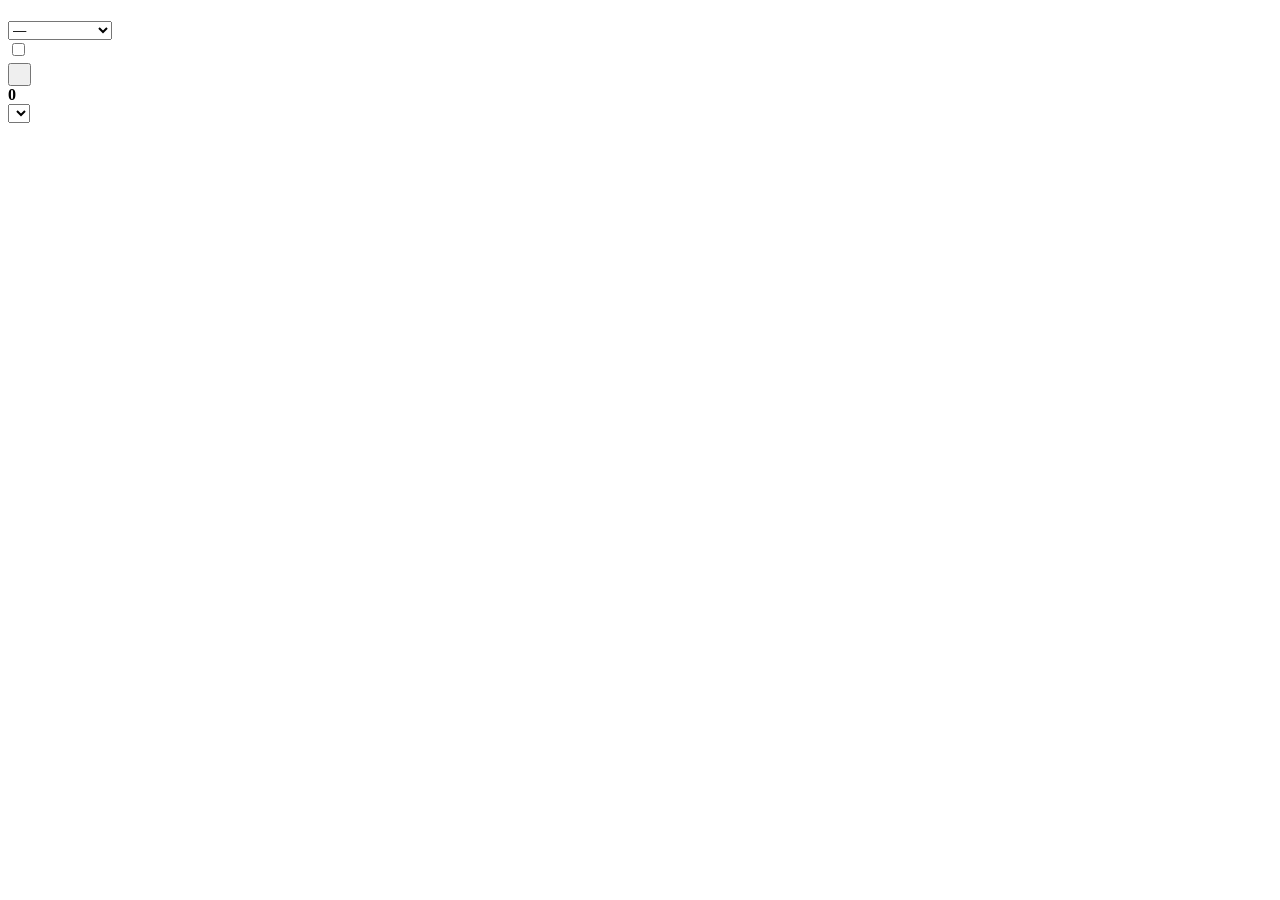
==== catalogo.html @ f80786ec "Add files via upload" ====
<!DOCTYPE html>
<html lang="es">
<head>
  <meta charset="UTF-8">
  <meta name="viewport" content="width=device-width, initial-scale=1.0">
  <title>Catálogo — Patagonia Origins Co.</title>
  <link rel="stylesheet" href="css/styles.css">
</head>
<body>
  <header class="site-header" data-chrome="header"></header>

  <div class="container plp-head">
    <p class="eyebrow" id="plp-context" data-i18n="nav.shop"></p>
    <h1 data-i18n="plp.title"></h1>
    <p class="muted" data-i18n="plp.subtitle"></p>
  </div>

  <div class="container">
    <div class="plp-layout">
      <!-- Filtros de alto nivel: categoría, precio, disponibilidad -->
      <aside class="filters">
        <h3 data-i18n="plp.filters"></h3>

        <div class="filter-group">
          <label data-i18n="plp.f.category"></label>
          <div class="filter-opts" id="f-categories"></div>
        </div>

        <div class="filter-group">
          <label data-i18n="plp.f.price"></label>
          <select id="f-price" onchange="applyFilters()">
            <option value="all">—</option>
            <option value="0-30">US$ 0 – 30</option>
            <option value="30-80">US$ 30 – 80</option>
            <option value="80-150">US$ 80 – 150</option>
            <option value="150-9999">US$ 150+</option>
          </select>
        </div>

        <div class="filter-group">
          <label data-i18n="plp.f.avail"></label>
          <div class="filter-opts">
            <label>
              <input type="checkbox" id="f-instock" onchange="applyFilters()">
              <span data-i18n="plp.f.instock"></span>
            </label>
          </div>
        </div>

        <button class="btn btn--ghost btn--block" style="font-size:.72rem;padding:.6rem" onclick="clearFilters()" data-i18n="plp.clear"></button>
      </aside>

      <div>
        <div class="plp-toolbar">
          <span class="count"><b id="plp-count">0</b> <span data-i18n="plp.count"></span></span>
          <div class="sort">
            <label data-i18n="plp.sort"></label>
            <select id="sort" onchange="applyFilters()">
              <option value="feat" data-i18n-opt="plp.sort.feat"></option>
              <option value="new" data-i18n-opt="plp.sort.new"></option>
              <option value="priceA" data-i18n-opt="plp.sort.priceA"></option>
              <option value="priceD" data-i18n-opt="plp.sort.priceD"></option>
            </select>
          </div>
        </div>

        <div class="product-grid" id="grid"></div>
        <div class="plp-empty co-hide" id="empty" data-i18n="plp.empty"></div>
        <div class="pagination" id="pagination"></div>
      </div>
    </div>
  </div>

  <footer class="site-footer" data-chrome="footer"></footer>

  <script src="js/data.js"></script>
  <script src="js/app.js"></script>
  <script>
    const PER_PAGE = 6;
    let currentPage = 1;

    function getParam(k) { return new URLSearchParams(location.search).get(k); }
    let activeCategory = getParam("category") || "all";
    const activeCollection = getParam("collection");

    function buildCategoryFilter() {
      const el = document.getElementById("f-categories");
      const opts = [{ id: "all", name: { es: "Todas", en: "All" } }, ...CATEGORIES];
      el.innerHTML = opts.map(c => `
        <label>
          <input type="radio" name="cat" value="${c.id}" ${c.id === activeCategory ? "checked" : ""}
                 onchange="activeCategory='${c.id}'; currentPage=1; renderGrid()">
          <span>${tf(c.name)}</span>
        </label>`).join("");
    }

    function currentSet() {
      let set = PRODUCTS.slice();
      if (activeCollection) set = set.filter(p => p.collections.includes(activeCollection));
      if (activeCategory !== "all") set = set.filter(p => p.category === activeCategory);

      const price = document.getElementById("f-price").value;
      if (price !== "all") {
        const [lo, hi] = price.split("-").map(Number);
        set = set.filter(p => p.priceUSD >= lo && p.priceUSD <= hi);
      }
      if (document.getElementById("f-instock").checked) set = set.filter(p => p.stock > 0);

      const sort = document.getElementById("sort").value;
      if (sort === "priceA") set.sort((a, b) => a.priceUSD - b.priceUSD);
      else if (sort === "priceD") set.sort((a, b) => b.priceUSD - a.priceUSD);
      else if (sort === "new") set.sort((a, b) => (b.isNew - a.isNew));
      else set.sort((a, b) => (b.featured - a.featured)); // destacados
      return set;
    }

    function renderGrid() {
      const set = currentSet();
      document.getElementById("plp-count").textContent = set.length;

      const totalPages = Math.max(1, Math.ceil(set.length / PER_PAGE));
      if (currentPage > totalPages) currentPage = 1;
      const pageItems = set.slice((currentPage - 1) * PER_PAGE, currentPage * PER_PAGE);

      const grid = document.getElementById("grid");
      const empty = document.getElementById("empty");
      grid.innerHTML = pageItems.map(productCardHTML).join("");
      empty.classList.toggle("co-hide", set.length !== 0);

      // Paginación clásica
      const pag = document.getElementById("pagination");
      if (totalPages <= 1) { pag.innerHTML = ""; return; }
      let html = `<button ${currentPage === 1 ? "disabled" : ""} onclick="goPage(${currentPage - 1})">‹</button>`;
      for (let i = 1; i <= totalPages; i++)
        html += `<button class="${i === currentPage ? "is-active" : ""}" onclick="goPage(${i})">${i}</button>`;
      html += `<button ${currentPage === totalPages ? "disabled" : ""} onclick="goPage(${currentPage + 1})">›</button>`;
      pag.innerHTML = html;
    }
    function goPage(n) { currentPage = n; renderGrid(); window.scrollTo({ top: 0, behavior: "smooth" }); }
    function applyFilters() { currentPage = 1; renderGrid(); }
    function clearFilters() {
      activeCategory = "all";
      document.getElementById("f-price").value = "all";
      document.getElementById("f-instock").checked = false;
      document.getElementById("sort").value = "feat";
      currentPage = 1;
      buildCategoryFilter();
      renderGrid();
    }

    window.renderPage = function () {
      // Traducir opciones de <select>
      document.querySelectorAll("[data-i18n-opt]").forEach(o => o.textContent = t(o.getAttribute("data-i18n-opt")));
      // Contexto: colección
      const ctx = document.getElementById("plp-context");
      if (activeCollection) {
        const col = getCollection(activeCollection);
        if (col) ctx.textContent = tf(col.title);
      }
      buildCategoryFilter();
      renderGrid();
    };
  </script>
</body>
</html>
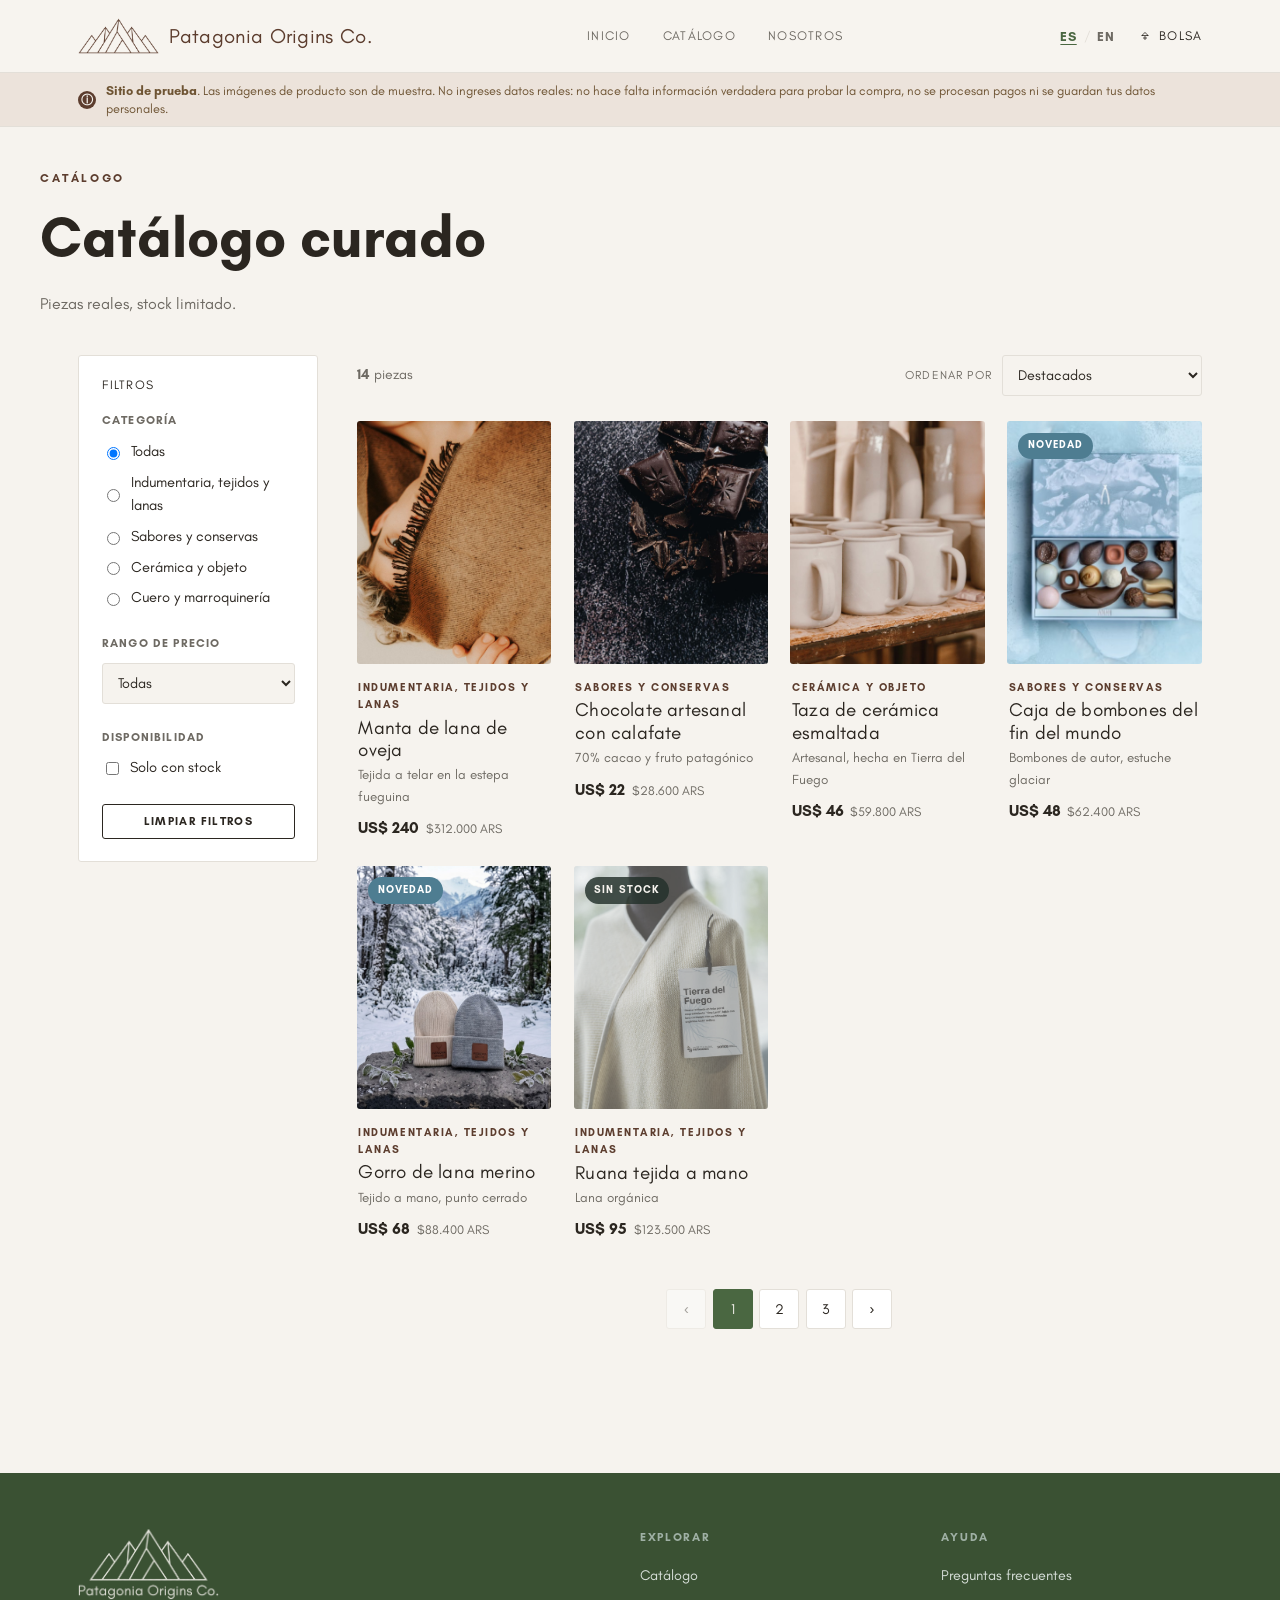
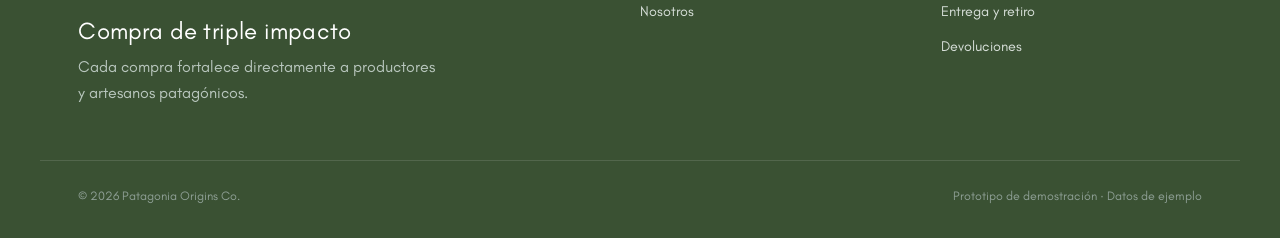
==== commit 36f94cf4: "Carga fotos de ponchos, ajusta datos de productos nuevos y saca guiones largos - Ponchos: fotos (p13" ====
--- a/catalogo.html
+++ b/catalogo.html
@@ -3,7 +3,7 @@
 <head>
   <meta charset="UTF-8">
   <meta name="viewport" content="width=device-width, initial-scale=1.0">
-  <title>Catálogo — Patagonia Origins Co.</title>
+  <title>Catálogo | Patagonia Origins Co.</title>
   <link rel="stylesheet" href="css/styles.css">
 </head>
 <body>
@@ -29,7 +29,7 @@
         <div class="filter-group">
           <label data-i18n="plp.f.price"></label>
           <select id="f-price" onchange="applyFilters()">
-            <option value="all">—</option>
+            <option value="all" data-i18n="plp.f.all"></option>
             <option value="0-30">US$ 0 – 30</option>
             <option value="30-80">US$ 30 – 80</option>
             <option value="80-150">US$ 80 – 150</option>
--- a/css/styles.css
+++ b/css/styles.css
@@ -0,0 +1,392 @@
+/* ============================================================
+   Patagonia Origins Co. | Estilos
+   PALETA DE MARCA (oficial):
+     Tierra Patagónica #5C3D2E · Bosque Austral #4A6741
+     Piedra Glaciar   #A8A39D · Hielo Azul     #6B9BAD
+   TIPOGRAFÍA DE MARCA (oficial): Glacial Indifference.
+     Jerarquía por peso: Bold en títulos, Regular en cuerpo.
+   ============================================================ */
+
+@font-face {
+  font-family: "Glacial Indifference";
+  src: url("[data-uri]") format("opentype");
+  font-weight: 400; font-style: normal; font-display: swap;
+}
+@font-face {
+  font-family: "Glacial Indifference";
+  src: url("[data-uri]") format("opentype");
+  font-weight: 700; font-style: normal; font-display: swap;
+}
+@font-face {
+  font-family: "Glacial Indifference";
+  src: url("[data-uri]") format("opentype");
+  font-weight: 400; font-style: italic; font-display: swap;
+}
+
+:root {
+  /* --- Colores de marca --- */
+  --earth:       #5C3D2E;   /* Tierra Patagónica, marrón cálido */
+  --green:       #4A6741;   /* Bosque Austral, verde primario */
+  --stone:       #A8A39D;   /* Piedra Glaciar, gris neutro */
+  --glacier:     #6B9BAD;   /* Hielo Azul, acento frío */
+
+  /* --- Derivados / neutros de apoyo --- */
+  --bone:        #F6F3EE;   /* fondo cálido */
+  --bone-2:      #EDE9E2;   /* fondo alterno */
+  --ink:         #2B2620;   /* texto principal (marrón muy oscuro) */
+  --ink-soft:    #6E6A63;   /* texto secundario */
+  --line:        #E3DFD8;   /* bordes suaves */
+  --green-deep:  #3A5133;   /* verde oscuro (footer, heros) */
+  --glacier-2:   #E6EEF1;   /* tinte claro de hielo azul */
+  --glacier-deep:#4E7D91;   /* hielo azul con texto blanco encima */
+  --earth-soft:  #ECE3DB;   /* tinte tierra claro */
+  --white:       #FFFFFF;
+  --danger:      #9A4A3B;
+
+  /* Fuente única de marca: Glacial Indifference (jerarquía por peso). */
+  --serif: "Glacial Indifference", "Century Gothic", "Futura", -apple-system, "Segoe UI", sans-serif;
+  --sans:  "Glacial Indifference", -apple-system, BlinkMacSystemFont, "Segoe UI", Roboto, Helvetica, Arial, sans-serif;
+
+  --maxw: 1200px;
+  --radius: 3px;
+  --shadow: 0 1px 2px rgba(43,38,32,0.05), 0 8px 24px rgba(43,38,32,0.06);
+  --shadow-lg: 0 20px 50px rgba(43,38,32,0.14);
+}
+
+* { box-sizing: border-box; }
+
+html { scroll-behavior: smooth; }
+body {
+  margin: 0;
+  font-family: var(--sans);
+  color: var(--ink);
+  background: var(--bone);
+  font-size: 16px;
+  line-height: 1.6;
+  -webkit-font-smoothing: antialiased;
+}
+
+h1,h2,h3,h4 { font-family: var(--serif); font-weight: 400; line-height: 1.14; margin: 0 0 .4em; letter-spacing: .2px; }
+h1, h2 { font-weight: 700; letter-spacing: 0; }
+h1 { font-size: clamp(2.1rem, 4.4vw, 3.6rem); }
+h2 { font-size: clamp(1.6rem, 3vw, 2.5rem); }
+h3 { font-size: 1.35rem; }
+p { margin: 0 0 1rem; }
+a { color: inherit; text-decoration: none; }
+img { max-width: 100%; display: block; }
+
+.container { width: 100%; max-width: var(--maxw); margin: 0 auto; padding: 0 clamp(1.1rem, 4vw, 2.4rem); }
+.eyebrow { font-family: var(--sans); font-size: .74rem; letter-spacing: .22em; text-transform: uppercase; color: var(--earth); font-weight: 600; margin: 0 0 1rem; }
+.muted { color: var(--ink-soft); }
+.center { text-align: center; }
+section { position: relative; }
+
+/* -------- Botones -------- */
+.btn {
+  display: inline-flex; align-items: center; justify-content: center; gap: .5rem;
+  font-family: var(--sans); font-size: .82rem; font-weight: 600;
+  letter-spacing: .12em; text-transform: uppercase;
+  padding: .95rem 1.8rem; border-radius: var(--radius);
+  border: 1px solid transparent; cursor: pointer; transition: all .18s ease;
+  background: var(--green); color: var(--bone);
+}
+.btn:hover { background: var(--green-deep); }
+.btn--ghost { background: transparent; color: var(--ink); border-color: var(--ink); }
+.btn--ghost:hover { background: var(--ink); color: var(--bone); }
+.btn--light { background: var(--bone); color: var(--ink); }
+.btn--light:hover { background: var(--white); }
+.btn--block { width: 100%; }
+.btn:disabled { opacity: .45; cursor: not-allowed; }
+
+.link-underline { border-bottom: 1px solid currentColor; padding-bottom: 2px; font-weight: 500; }
+
+/* -------- Header -------- */
+.site-header {
+  position: sticky; top: 0; z-index: 50;
+  background: rgba(247,244,239,0.88); backdrop-filter: blur(10px);
+  border-bottom: 1px solid var(--line);
+}
+.nav { display: flex; align-items: center; justify-content: space-between; height: 72px; gap: 2rem; }
+.brand { display: flex; align-items: center; gap: .6rem; }
+.brand-logo { height: 36px; width: auto; display: block; }
+.brand-name { font-family: var(--serif); font-size: 1.28rem; letter-spacing: .3px; color: var(--earth); font-weight: 400; }
+.nav-links { display: flex; gap: 2rem; }
+.nav-links a { font-size: .8rem; letter-spacing: .1em; text-transform: uppercase; color: var(--ink-soft); transition: color .15s; }
+.nav-links a:hover { color: var(--ink); }
+.nav-right { display: flex; align-items: center; gap: 1.4rem; }
+.lang { display: flex; align-items: center; gap: .3rem; font-size: .78rem; }
+.lang button { background: none; border: none; cursor: pointer; color: var(--ink-soft); font-weight: 600; letter-spacing: .05em; padding: 2px; font-family: var(--sans); }
+.lang button.is-active { color: var(--green); text-decoration: underline; text-underline-offset: 3px; }
+.lang-sep { color: var(--line); }
+.bag { position: relative; display: inline-flex; align-items: center; gap: .4rem; font-size: .8rem; letter-spacing: .08em; text-transform: uppercase; }
+.bag-badge { display: none; align-items: center; justify-content: center; min-width: 18px; height: 18px; padding: 0 5px; border-radius: 999px; background: var(--earth); color: var(--white); font-size: .68rem; font-weight: 700; }
+
+/* -------- Footer -------- */
+.site-footer { background: var(--green-deep); color: #D8E0DA; margin-top: 5rem; padding: 3.4rem 0 2rem; }
+.footer-grid { display: grid; grid-template-columns: 2fr 1fr 1fr; gap: 2.5rem; padding-bottom: 2.4rem; border-bottom: 1px solid rgba(255,255,255,.12); }
+.footer-logo { height: 72px; width: auto; margin-bottom: 1.1rem; opacity: .96; }
+.footer-impact h4 { color: var(--white); font-size: 1.5rem; }
+.footer-impact p { color: #B8C6BD; max-width: 40ch; }
+.site-footer h5 { font-family: var(--sans); text-transform: uppercase; letter-spacing: .14em; font-size: .74rem; color: #9FB0A5; margin: 0 0 1rem; font-weight: 700; }
+.site-footer ul { list-style: none; margin: 0; padding: 0; display: grid; gap: .6rem; }
+.site-footer a { color: #D8E0DA; font-size: .9rem; }
+.site-footer a:hover { color: var(--white); }
+.footer-bottom { display: flex; justify-content: space-between; padding-top: 1.6rem; font-size: .78rem; color: #8FA096; gap: 1rem; flex-wrap: wrap; }
+
+/* -------- Home Hero -------- */
+.hero { position: relative; overflow: hidden; background: linear-gradient(160deg, #4A6741 0%, #3A5133 55%, #2E4029 100%); color: var(--bone); }
+.hero-inner { display: grid; grid-template-columns: 1.05fr .95fr; gap: 3rem; align-items: center; padding: clamp(2.4rem, 5vw, 3.6rem) 0; }
+.hero .eyebrow { color: #A9C0B4; }
+.hero h1 { color: var(--bone); max-width: 15ch; }
+.hero p { color: #CBD8CF; font-size: 1.08rem; max-width: 46ch; }
+.hero-cta { display: flex; gap: 1rem; flex-wrap: wrap; margin-top: 1.8rem; }
+.hero-logo { display: flex; align-items: center; justify-content: center; }
+.hero-logo img { width: 100%; max-width: 420px; height: auto; }
+
+/* -------- Secciones genéricas -------- */
+.section { padding: clamp(3.5rem, 7vw, 6rem) 0; }
+.section-head { max-width: 60ch; margin-bottom: 2.6rem; }
+.section-head.center { margin-left: auto; margin-right: auto; }
+
+/* -------- Colecciones (home) -------- */
+.collections { display: grid; gap: 2.4rem; }
+.collection-head { display: flex; align-items: end; justify-content: space-between; gap: 1rem; margin-bottom: 1.2rem; }
+.collection-head h3 { font-size: 1.7rem; margin: 0; }
+.collection-head p { margin: .25rem 0 0; color: var(--ink-soft); font-size: .95rem; }
+.collection-see { font-size: .78rem; letter-spacing: .1em; text-transform: uppercase; color: var(--green); white-space: nowrap; }
+
+/* -------- Grilla de productos -------- */
+.product-grid { display: grid; grid-template-columns: repeat(4, 1fr); gap: 1.6rem 1.4rem; }
+.product-grid.cols-3 { grid-template-columns: repeat(3, 1fr); }
+.pcard { display: flex; flex-direction: column; }
+.pcard-media { position: relative; aspect-ratio: 4/5; overflow: hidden; border-radius: var(--radius); background: var(--bone-2); }
+.pcard-media img { width: 100%; height: 100%; object-fit: cover; transition: transform .6s ease; }
+.pcard:hover .pcard-media img { transform: scale(1.04); }
+.pcard-badges { position: absolute; top: .7rem; left: .7rem; display: flex; flex-direction: column; gap: .4rem; z-index: 2; }
+.badge { font-size: .66rem; letter-spacing: .1em; text-transform: uppercase; font-weight: 700; padding: .3rem .6rem; border-radius: 999px; background: var(--bone); color: var(--ink); }
+.badge--new { background: var(--glacier-deep); color: var(--white); }
+.badge--sold { background: rgba(35,48,42,.82); color: var(--bone); }
+.badge--last { background: var(--earth); color: var(--white); }
+.pcard-media.is-sold img { filter: grayscale(.55) opacity(.72); }
+.pcard-body { padding: .9rem .1rem 0; }
+.pcard-cat { font-size: .68rem; letter-spacing: .14em; text-transform: uppercase; color: var(--earth); font-weight: 600; }
+.pcard-name { font-family: var(--serif); font-size: 1.18rem; margin: .2rem 0 .15rem; line-height: 1.2; }
+.pcard-tag { font-size: .84rem; color: var(--ink-soft); margin: 0 0 .5rem; }
+.pcard-price { font-size: .98rem; font-weight: 600; }
+.pcard-price .ars { color: var(--ink-soft); font-weight: 400; font-size: .8rem; margin-left: .4rem; }
+
+/* -------- Impacto (home) -------- */
+.impact { background: var(--bone-2); }
+.impact-cols { display: grid; grid-template-columns: repeat(3, 1fr); gap: 1.6rem; margin-top: 2.4rem; }
+.impact-card { background: var(--white); border: 1px solid var(--line); border-radius: var(--radius); padding: 1.8rem; }
+.impact-card .ico { width: 44px; height: 44px; border-radius: 50%; display: grid; place-items: center; background: var(--earth-soft); color: var(--earth); font-size: 1.3rem; margin-bottom: 1rem; }
+.impact-card h4 { font-family: var(--sans); font-size: .82rem; letter-spacing: .12em; text-transform: uppercase; margin: 0 0 .5rem; }
+.impact-card p { font-size: .92rem; color: var(--ink-soft); margin: 0; }
+
+/* -------- Newsletter -------- */
+.news { background: var(--green); color: var(--bone); text-align: center; }
+.news h2 { color: var(--bone); }
+.news p { color: #CBD8CF; }
+.news-form { display: flex; gap: .6rem; max-width: 460px; margin: 1.6rem auto 0; }
+.news-form input { flex: 1; padding: .95rem 1.1rem; border-radius: var(--radius); border: 1px solid rgba(255,255,255,.28); background: rgba(255,255,255,.08); color: var(--bone); font-family: var(--sans); font-size: .95rem; }
+.news-form input::placeholder { color: #A9C0B4; }
+.news-ok { margin-top: 1rem; color: #BFE0CE; font-size: .9rem; min-height: 1.2em; }
+
+/* -------- PLP -------- */
+.plp-head { padding: 2.6rem 0 1.4rem; }
+.plp-layout { display: grid; grid-template-columns: 240px 1fr; gap: 2.4rem; align-items: start; padding-bottom: 4rem; }
+.filters { position: sticky; top: 92px; border: 1px solid var(--line); border-radius: var(--radius); padding: 1.4rem; background: var(--white); }
+.filters h3 { font-family: var(--sans); font-size: .78rem; letter-spacing: .14em; text-transform: uppercase; margin: 0 0 1.2rem; }
+.filter-group { margin-bottom: 1.5rem; }
+.filter-group > label { font-size: .74rem; letter-spacing: .1em; text-transform: uppercase; color: var(--ink-soft); font-weight: 600; display: block; margin-bottom: .6rem; }
+.filter-opts { display: grid; gap: .45rem; }
+.filter-opts label { display: flex; align-items: center; gap: .5rem; font-size: .92rem; cursor: pointer; }
+.filters select, .plp-toolbar select { width: 100%; padding: .6rem .7rem; border: 1px solid var(--line); border-radius: var(--radius); background: var(--bone); font-family: var(--sans); font-size: .9rem; color: var(--ink); }
+.plp-toolbar { display: flex; align-items: center; justify-content: space-between; gap: 1rem; margin-bottom: 1.6rem; flex-wrap: wrap; }
+.plp-toolbar .count { font-size: .88rem; color: var(--ink-soft); }
+.plp-toolbar .sort { display: flex; align-items: center; gap: .6rem; }
+.plp-toolbar .sort label { font-size: .74rem; letter-spacing: .1em; text-transform: uppercase; color: var(--ink-soft); }
+.plp-toolbar .sort select { width: auto; min-width: 200px; }
+.plp-empty { text-align: center; padding: 4rem 1rem; color: var(--ink-soft); }
+.pagination { display: flex; justify-content: center; gap: .4rem; margin-top: 3rem; }
+.pagination button { min-width: 40px; height: 40px; border: 1px solid var(--line); background: var(--white); border-radius: var(--radius); cursor: pointer; font-family: var(--sans); font-size: .9rem; color: var(--ink); }
+.pagination button.is-active { background: var(--green); color: var(--bone); border-color: var(--green); }
+.pagination button:disabled { opacity: .4; cursor: not-allowed; }
+
+/* -------- PDP -------- */
+.pdp { padding: 2.4rem 0 2rem; }
+.breadcrumb { font-size: .78rem; color: var(--ink-soft); margin-bottom: 1.6rem; letter-spacing: .04em; }
+.breadcrumb a:hover { color: var(--ink); }
+.pdp-grid { display: grid; grid-template-columns: 1.1fr 1fr; gap: 3rem; align-items: start; }
+.gallery { display: grid; gap: .8rem; position: sticky; top: 92px; }
+.gallery-main { aspect-ratio: 4/5; border-radius: var(--radius); overflow: hidden; background: var(--bone-2); cursor: zoom-in; position: relative; }
+.gallery-main img { width: 100%; height: 100%; object-fit: cover; transition: transform .3s ease; }
+.gallery-main.zoomed img { transform: scale(1.9); cursor: zoom-out; }
+.gallery-zoom-hint { position: absolute; right: .8rem; bottom: .8rem; background: rgba(247,244,239,.9); font-size: .7rem; letter-spacing: .08em; text-transform: uppercase; padding: .35rem .7rem; border-radius: 999px; color: var(--ink); }
+.gallery-thumbs { display: flex; gap: .6rem; }
+.gallery-thumbs button { flex: 1; aspect-ratio: 1; border-radius: var(--radius); overflow: hidden; border: 1px solid var(--line); background: none; padding: 0; cursor: pointer; }
+.gallery-thumbs button.is-active { border-color: var(--green); }
+.gallery-thumbs img { width: 100%; height: 100%; object-fit: cover; }
+
+.pdp-info .pcard-cat { font-size: .72rem; }
+.pdp-info h1 { font-size: clamp(1.9rem, 3.2vw, 2.6rem); margin: .3rem 0 .3rem; }
+.pdp-tagline { color: var(--ink-soft); font-size: 1.05rem; margin-bottom: 1rem; }
+.pdp-price { font-size: 1.5rem; font-weight: 600; margin-bottom: .4rem; }
+.pdp-price .ars { font-size: .9rem; color: var(--ink-soft); font-weight: 400; margin-left: .6rem; }
+.pdp-origin { font-size: .9rem; color: var(--ink-soft); border-left: 2px solid var(--earth); padding-left: .8rem; margin: 1rem 0 1.4rem; }
+.pdp-origin b { color: var(--ink); font-weight: 600; }
+.stock-line { display: inline-flex; align-items: center; gap: .5rem; font-size: .86rem; margin-bottom: 1.4rem; }
+.stock-dot { width: 8px; height: 8px; border-radius: 50%; background: var(--green); }
+.stock-dot.low { background: var(--earth); }
+.stock-dot.out { background: var(--danger); }
+
+.buybox { border: 1px solid var(--line); border-radius: var(--radius); padding: 1.4rem; background: var(--white); }
+.field { margin-bottom: 1.1rem; }
+.field > label { display: block; font-size: .74rem; letter-spacing: .1em; text-transform: uppercase; color: var(--ink-soft); font-weight: 600; margin-bottom: .5rem; }
+.variant-opts { display: flex; flex-wrap: wrap; gap: .5rem; }
+.variant-opts button { border: 1px solid var(--line); background: var(--bone); border-radius: var(--radius); padding: .5rem .9rem; font-size: .86rem; cursor: pointer; font-family: var(--sans); color: var(--ink); }
+.variant-opts button.is-active { border-color: var(--green); background: var(--green); color: var(--bone); }
+.variant-opts button:disabled { opacity: .4; cursor: not-allowed; text-decoration: line-through; }
+.buy-row { display: flex; gap: .8rem; align-items: stretch; }
+.qty { display: inline-flex; align-items: center; border: 1px solid var(--line); border-radius: var(--radius); overflow: hidden; }
+.qty button { width: 42px; border: none; background: var(--bone); cursor: pointer; font-size: 1.1rem; color: var(--ink); }
+.qty input { width: 46px; text-align: center; border: none; font-family: var(--sans); font-size: 1rem; background: var(--white); color: var(--ink); }
+.buy-row .btn { flex: 1; }
+.add-ok { margin-top: .8rem; color: var(--green); font-size: .88rem; min-height: 1.1em; font-weight: 600; }
+
+.trust-box { margin-top: 1.2rem; border: 1px solid var(--line); border-radius: var(--radius); padding: 1.2rem; background: var(--glacier-2); }
+.trust-item { display: flex; gap: .7rem; align-items: flex-start; font-size: .9rem; margin-bottom: .7rem; }
+.trust-item:last-child { margin-bottom: 0; }
+.trust-item .tico { color: var(--green); font-size: 1rem; line-height: 1.4; }
+
+.pdp-blocks { margin-top: 3.4rem; display: grid; gap: 2.6rem; max-width: 760px; }
+.pdp-block h2 { font-size: 1.6rem; }
+.pdp-block p { color: var(--ink-soft); }
+.pack-callout { background: var(--earth-soft); border-radius: var(--radius); padding: 1.6rem; }
+.pack-callout h2 { color: var(--ink); }
+
+.reviews-list { display: grid; gap: 1.2rem; }
+.review { border: 1px solid var(--line); border-radius: var(--radius); padding: 1.2rem; background: var(--white); }
+.review-top { display: flex; align-items: center; gap: .7rem; margin-bottom: .5rem; flex-wrap: wrap; }
+.review-author { font-weight: 600; font-size: .92rem; }
+.verified-chip { font-size: .68rem; letter-spacing: .06em; text-transform: uppercase; color: var(--green); background: var(--glacier-2); padding: .2rem .5rem; border-radius: 999px; font-weight: 700; }
+.stars { color: var(--earth); letter-spacing: 1px; }
+
+.ask-box { background: var(--bone-2); border-radius: var(--radius); padding: 1.6rem; }
+.ask-box textarea { width: 100%; min-height: 90px; border: 1px solid var(--line); border-radius: var(--radius); padding: .8rem; font-family: var(--sans); font-size: .95rem; resize: vertical; background: var(--white); color: var(--ink); margin-bottom: .8rem; }
+.ask-ok { margin-top: .8rem; color: var(--green); font-size: .88rem; min-height: 1em; }
+
+/* -------- Checkout -------- */
+.checkout { padding: 2.4rem 0 4rem; }
+.checkout-grid { display: grid; grid-template-columns: 1.4fr 1fr; gap: 3rem; align-items: start; }
+.co-step { border-top: 1px solid var(--line); padding: 1.8rem 0; }
+.co-step:first-child { border-top: none; padding-top: 0; }
+.co-step h2 { font-size: 1.25rem; font-family: var(--sans); font-weight: 600; letter-spacing: .01em; margin-bottom: 1.2rem; }
+.choice-grid { display: grid; grid-template-columns: 1fr 1fr; gap: .9rem; }
+.choice { border: 1px solid var(--line); border-radius: var(--radius); padding: 1.1rem; cursor: pointer; transition: all .15s; background: var(--white); display: block; }
+.choice:hover { border-color: var(--ink-soft); }
+.choice.is-active { border-color: var(--green); box-shadow: inset 0 0 0 1px var(--green); background: #FbfBf8; }
+.choice input { position: absolute; opacity: 0; }
+.choice .c-title { font-weight: 600; font-size: .98rem; margin-bottom: .2rem; }
+.choice .c-desc { font-size: .84rem; color: var(--ink-soft); }
+.co-grid2 { display: grid; grid-template-columns: 1fr 1fr; gap: 1rem; }
+.co-field { margin-bottom: 1rem; }
+.co-field label { display: block; font-size: .74rem; letter-spacing: .08em; text-transform: uppercase; color: var(--ink-soft); font-weight: 600; margin-bottom: .4rem; }
+.co-field input, .co-field textarea { width: 100%; padding: .8rem .9rem; border: 1px solid var(--line); border-radius: var(--radius); font-family: var(--sans); font-size: .95rem; background: var(--white); color: var(--ink); }
+.co-help { font-size: .8rem; color: var(--ink-soft); margin-top: .3rem; }
+.co-hide { display: none; }
+
+.summary { border: 1px solid var(--line); border-radius: var(--radius); padding: 1.6rem; background: var(--white); position: sticky; top: 92px; }
+.summary h3 { font-family: var(--sans); font-size: .82rem; letter-spacing: .12em; text-transform: uppercase; margin: 0 0 1.2rem; }
+.sum-items { display: grid; gap: 1rem; margin-bottom: 1.2rem; }
+.sum-item { display: grid; grid-template-columns: 54px 1fr auto; gap: .8rem; align-items: center; }
+.sum-item img { width: 54px; height: 64px; object-fit: cover; border-radius: var(--radius); }
+.sum-item .si-name { font-size: .9rem; font-weight: 600; line-height: 1.2; }
+.sum-item .si-meta { font-size: .78rem; color: var(--ink-soft); }
+.sum-item .si-price { font-size: .9rem; font-weight: 600; white-space: nowrap; }
+.sum-qty { display: inline-flex; align-items: center; gap: .3rem; margin-top: .25rem; }
+.sum-qty button { width: 22px; height: 22px; border: 1px solid var(--line); background: var(--bone); border-radius: 3px; cursor: pointer; font-size: .8rem; color: var(--ink); line-height: 1; }
+.sum-remove { background: none; border: none; color: var(--ink-soft); font-size: .76rem; cursor: pointer; text-decoration: underline; padding: 0; margin-top: .2rem; }
+.sum-line { display: flex; justify-content: space-between; font-size: .92rem; padding: .4rem 0; }
+.sum-total { display: flex; justify-content: space-between; font-size: 1.15rem; font-weight: 700; border-top: 1px solid var(--line); margin-top: .6rem; padding-top: .9rem; }
+.sum-guarantee { display: flex; gap: .6rem; align-items: flex-start; margin-top: 1.2rem; padding: .9rem; background: var(--glacier-2); border-radius: var(--radius); font-size: .84rem; }
+.co-empty { text-align: center; padding: 4rem 1rem; }
+
+/* -------- About -------- */
+.about-hero { background: linear-gradient(160deg, #4A6741, #2E4029); color: var(--bone); padding: clamp(3.5rem,7vw,6rem) 0; }
+.about-hero h1 { color: var(--bone); max-width: 16ch; }
+.about-hero p { color: #CBD8CF; max-width: 52ch; font-size: 1.1rem; }
+.about-hero .eyebrow { color: #A9C0B4; }
+.manifesto { max-width: 760px; }
+.manifesto p { font-family: var(--serif); font-size: clamp(1.4rem, 2.4vw, 1.9rem); line-height: 1.4; color: var(--ink); }
+.impact-detail { display: grid; gap: 1.4rem; }
+.impact-detail .row { display: grid; grid-template-columns: 220px 1fr; gap: 2rem; padding: 1.8rem 0; border-top: 1px solid var(--line); align-items: start; }
+.impact-detail .row h3 { font-size: 1.5rem; margin: 0; }
+.impact-detail .row .ico { font-size: 1.6rem; color: var(--earth); }
+.impact-detail .row p { margin: 0; color: var(--ink-soft); }
+.story-block { max-width: 760px; }
+
+/* -------- Página de pago -------- */
+.pay { padding: 2.4rem 0 4rem; }
+.pay-grid { display: grid; grid-template-columns: 1.4fr 1fr; gap: 3rem; align-items: start; }
+.pay-panel { border: 1px solid var(--line); border-radius: var(--radius); background: var(--white); padding: 1.8rem; }
+.pay-tabs { display: flex; gap: .5rem; margin-bottom: 1.6rem; border-bottom: 1px solid var(--line); }
+.pay-tab { flex: 1; padding: .9rem 1rem; background: none; border: none; border-bottom: 2px solid transparent; cursor: pointer; font-family: var(--sans); font-size: .9rem; font-weight: 600; color: var(--ink-soft); margin-bottom: -1px; }
+.pay-tab.is-active { color: var(--green); border-bottom-color: var(--green); }
+.pay-accepted { display: flex; align-items: center; gap: .8rem; flex-wrap: wrap; margin-bottom: 1.6rem; }
+.pay-accepted .lbl { font-size: .72rem; letter-spacing: .1em; text-transform: uppercase; color: var(--ink-soft); font-weight: 600; }
+.card-logo { height: 34px; width: auto; border: 1px solid var(--line); border-radius: 5px; background: var(--white); display: inline-flex; align-items: center; justify-content: center; padding: 5px 9px; box-shadow: 0 1px 1px rgba(35,48,42,.04); }
+.card-logo svg { height: 100%; width: auto; display: block; }
+.pay-card-preview { background: linear-gradient(135deg, #4A6741, #4E7D91); border-radius: 12px; padding: 1.3rem 1.4rem; color: #EAF1EC; margin-bottom: 1.6rem; aspect-ratio: 1.9/1; max-width: 340px; display: flex; flex-direction: column; justify-content: space-between; box-shadow: var(--shadow); }
+.pay-card-preview .chip { width: 40px; height: 30px; border-radius: 5px; background: linear-gradient(135deg,#d8c07a,#b8974a); }
+.pay-card-preview .pan { font-family: "Courier New", monospace; font-size: 1.15rem; letter-spacing: 2px; }
+.pay-card-preview .row { display: flex; justify-content: space-between; font-size: .72rem; text-transform: uppercase; letter-spacing: .08em; color: #B8C6BD; }
+.pay-card-preview .row b { display: block; color: #EAF1EC; font-size: .9rem; letter-spacing: 1px; text-transform: none; margin-top: 2px; }
+.wallet-pane { text-align: center; padding: 1rem 0; }
+.wallet-pane .btn { margin-top: .6rem; }
+.pay-secure { margin-top: 1.4rem; border: 1px solid var(--line); border-radius: var(--radius); background: var(--glacier-2); padding: 1.2rem; }
+.pay-secure-head { display: flex; align-items: center; gap: .6rem; margin-bottom: .9rem; }
+.pay-secure-head .lock { width: 30px; height: 30px; border-radius: 50%; background: var(--green); color: #fff; display: grid; place-items: center; font-size: .95rem; }
+.pay-secure-head b { font-size: .95rem; }
+.pay-secure ul { list-style: none; margin: 0; padding: 0; display: grid; gap: .5rem; }
+.pay-secure li { display: flex; gap: .6rem; align-items: center; font-size: .86rem; color: var(--ink); }
+.pay-secure li .tico { color: var(--green); }
+.pay-seal { display: flex; align-items: center; gap: .8rem; margin-top: 1rem; padding-top: 1rem; border-top: 1px solid rgba(94,133,149,.25); }
+.pay-seal .seal { border: 1.5px solid var(--green); border-radius: 6px; padding: .35rem .6rem; text-align: center; line-height: 1.05; color: var(--green); }
+.pay-seal .seal .s1 { font-size: .6rem; letter-spacing: .12em; text-transform: uppercase; font-weight: 700; display: block; }
+.pay-seal .seal .s2 { font-size: .82rem; font-weight: 700; }
+.pay-seal .seal-txt { font-size: .78rem; color: var(--ink-soft); }
+.pay-demo-note { font-size: .8rem; color: var(--earth); background: var(--earth-soft); border-radius: var(--radius); padding: .7rem .9rem; margin-top: 1.2rem; }
+
+/* -------- Disclaimer de sitio de prueba -------- */
+.site-disclaimer { background: var(--earth-soft); border-bottom: 1px solid var(--line); }
+.site-disclaimer .container { display: flex; align-items: center; gap: .6rem; padding-top: .55rem; padding-bottom: .55rem; font-size: .8rem; line-height: 1.4; color: #6E5433; }
+.site-disclaimer b { font-weight: 700; }
+.disc-ico { flex: none; width: 18px; height: 18px; border-radius: 50%; background: var(--earth); color: var(--bone); display: grid; place-items: center; font-size: .72rem; font-weight: 700; }
+
+/* Aviso prominente en el flujo de compra (checkout / pago) */
+.checkout-notice { display: flex; gap: .9rem; align-items: flex-start; background: var(--glacier-2); border: 1px solid #CFE0E6; border-left: 4px solid var(--glacier-deep); border-radius: var(--radius); padding: 1rem 1.2rem; margin-bottom: 1.8rem; }
+.checkout-notice .cn-ico { flex: none; width: 26px; height: 26px; border-radius: 50%; background: var(--glacier-deep); color: #fff; display: grid; place-items: center; font-weight: 700; font-size: .85rem; margin-top: 1px; }
+.checkout-notice b { display: block; font-size: 1rem; margin-bottom: .2rem; color: var(--ink); }
+.checkout-notice p { margin: 0; font-size: .89rem; line-height: 1.45; color: var(--ink-soft); }
+
+/* -------- Responsive -------- */
+@media (max-width: 980px) {
+  .hero-inner { grid-template-columns: 1fr; gap: 1.6rem; }
+  .hero-logo { order: -1; }
+  .hero-logo img { max-width: 300px; }
+  .pdp-grid { grid-template-columns: 1fr; }
+  .gallery, .filters, .summary { position: static; }
+  .checkout-grid { grid-template-columns: 1fr; }
+  .plp-layout { grid-template-columns: 1fr; }
+  .product-grid { grid-template-columns: repeat(3, 1fr); }
+  .impact-detail .row { grid-template-columns: 1fr; gap: .6rem; }
+}
+@media (max-width: 720px) {
+  .nav-links { display: none; }
+  .footer-grid { grid-template-columns: 1fr; gap: 1.6rem; }
+  .product-grid, .product-grid.cols-3 { grid-template-columns: repeat(2, 1fr); }
+  .impact-cols { grid-template-columns: 1fr; }
+  .choice-grid, .co-grid2 { grid-template-columns: 1fr; }
+  .news-form { flex-direction: column; }
+}
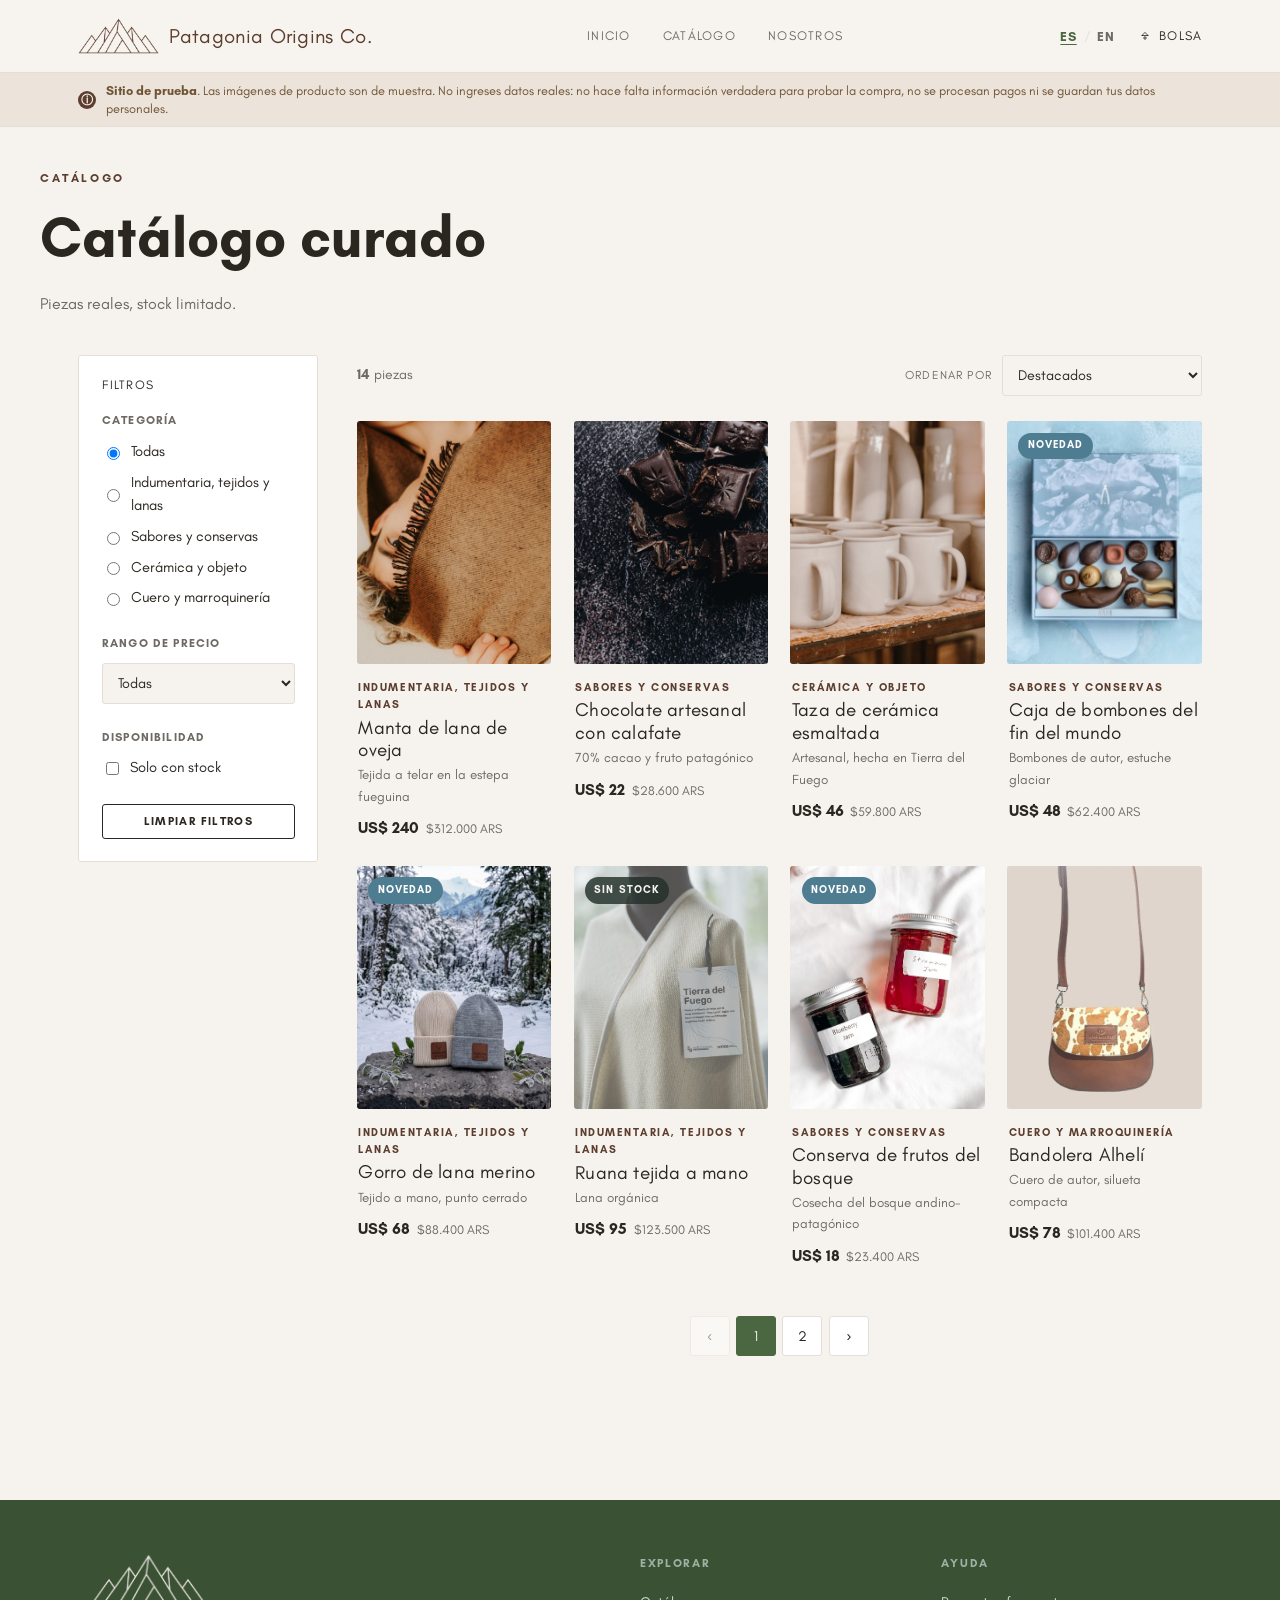
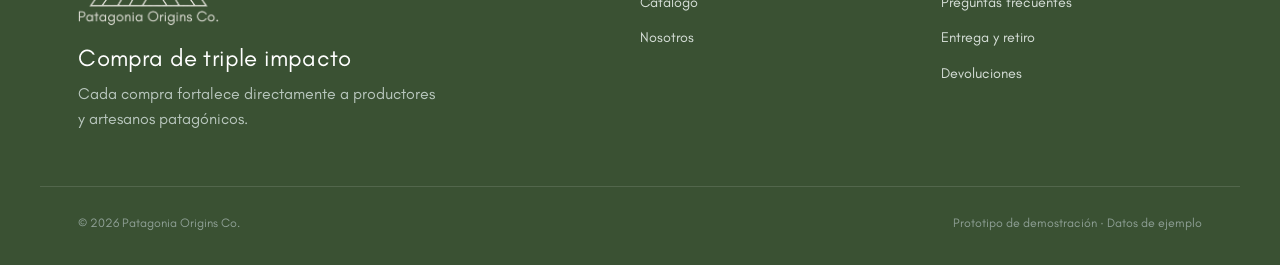
==== commit c5d60975: "Catalogo: 8 productos por pagina para completar dos filas de 4 Co-Authored-By: Claude Sonnet 5.5 <no" ====
--- a/catalogo.html
+++ b/catalogo.html
@@ -76,7 +76,7 @@
   <script src="js/data.js"></script>
   <script src="js/app.js"></script>
   <script>
-    const PER_PAGE = 6;
+    const PER_PAGE = 8;
     let currentPage = 1;
 
     function getParam(k) { return new URLSearchParams(location.search).get(k); }
